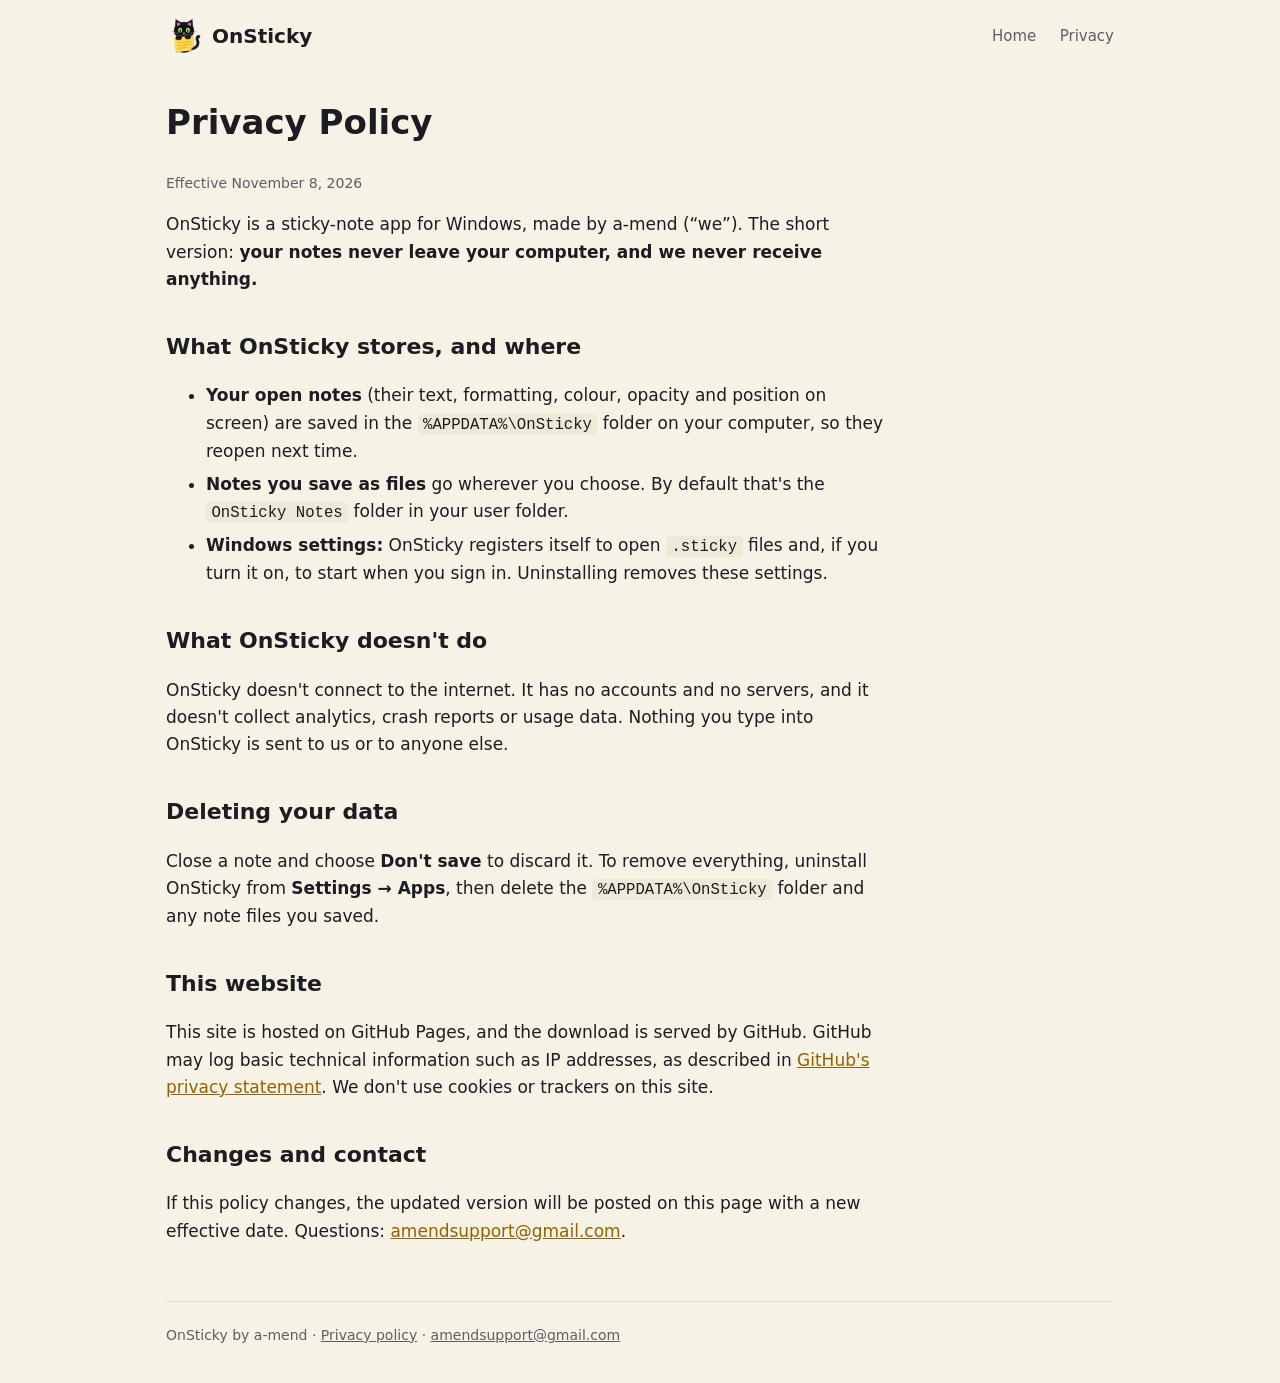
==== privacy.html @ d86b61cf "OnSticky website: homepage, privacy policy and screenshots Co-Authored-By: Claude Opus 5.5 <noreply@" ====
<!doctype html>
<html lang="en">
<head>
  <meta charset="utf-8">
  <meta name="viewport" content="width=device-width, initial-scale=1">
  <title>OnSticky Privacy Policy</title>
  <meta name="description" content="How the OnSticky desktop app handles your data: it stays on your computer.">
  <link rel="icon" href="assets/favicon.png">
  <link rel="stylesheet" href="style.css">
</head>
<body>
  <div class="wrap">
    <header class="top">
      <a class="brand" href="./"><img src="assets/icon-120.png" alt="">OnSticky</a>
      <nav>
        <a href="./">Home</a>
        <a href="privacy.html">Privacy</a>
      </nav>
    </header>

    <main class="prose">
      <h1>Privacy Policy</h1>
      <p class="small">Effective November 8, 2026</p>

      <p>OnSticky is a sticky-note app for Windows, made by a-mend (“we”). The short version: <b>your notes never leave your computer, and we never receive anything.</b></p>

      <h2>What OnSticky stores, and where</h2>
      <ul>
        <li><b>Your open notes</b> (their text, formatting, colour, opacity and position on screen) are saved in the <code>%APPDATA%\OnSticky</code> folder on your computer, so they reopen next time.</li>
        <li><b>Notes you save as files</b> go wherever you choose. By default that's the <code>OnSticky Notes</code> folder in your user folder.</li>
        <li><b>Windows settings:</b> OnSticky registers itself to open <code>.sticky</code> files and, if you turn it on, to start when you sign in. Uninstalling removes these settings.</li>
      </ul>

      <h2>What OnSticky doesn't do</h2>
      <p>OnSticky doesn't connect to the internet. It has no accounts and no servers, and it doesn't collect analytics, crash reports or usage data. Nothing you type into OnSticky is sent to us or to anyone else.</p>

      <h2>Deleting your data</h2>
      <p>Close a note and choose <b>Don't save</b> to discard it. To remove everything, uninstall OnSticky from <b>Settings → Apps</b>, then delete the <code>%APPDATA%\OnSticky</code> folder and any note files you saved.</p>

      <h2>This website</h2>
      <p>This site is hosted on GitHub Pages, and the download is served by GitHub. GitHub may log basic technical information such as IP addresses, as described in <a href="https://docs.github.com/en/site-policy/privacy-policies/github-general-privacy-statement">GitHub's privacy statement</a>. We don't use cookies or trackers on this site.</p>

      <h2>Changes and contact</h2>
      <p>If this policy changes, the updated version will be posted on this page with a new effective date. Questions: <a href="mailto:amendsupport@gmail.com">amendsupport@gmail.com</a>.</p>
    </main>

    <footer>
      OnSticky by a-mend · <a href="privacy.html">Privacy policy</a> · <a href="mailto:amendsupport@gmail.com">amendsupport@gmail.com</a>
    </footer>
  </div>
</body>
</html>
---- style.css ----
:root {
  --bg: #f6f2e6;
  --card: #ffffff;
  --text: #1c1c22;
  --muted: #5d5e68;
  --line: #e4ddca;
  --accent: #946200;          /* links: dark amber, readable on cream */
  --btn: #ffd84d;             /* sticky-note yellow */
  --btn-text: #1c1c22;
  --code: #efe9d8;
}
@media (prefers-color-scheme: dark) {
  :root {
    --bg: #17171c;
    --card: #202027;
    --text: #ececf1;
    --muted: #a2a3ae;
    --line: #30303a;
    --accent: #ffd84d;
    --btn: #ffd84d;
    --btn-text: #17171c;
    --code: #2b2b33;
  }
}

* { box-sizing: border-box; }
html { -webkit-text-size-adjust: 100%; }
body {
  margin: 0;
  background: var(--bg);
  color: var(--text);
  font: 17px/1.6 system-ui, -apple-system, "Segoe UI", Roboto, sans-serif;
}
a { color: var(--accent); }
img { max-width: 100%; height: auto; display: block; }
code { overflow-wrap: anywhere; background: var(--code); padding: .1em .35em; border-radius: 4px; font-size: .92em; }

.wrap { max-width: 980px; margin: 0 auto; padding: 0 16px; }

/* Top bar */
.top { display: flex; align-items: center; justify-content: space-between; padding: 18px 0; }
.brand { display: flex; align-items: center; gap: 10px; font-weight: 700; font-size: 20px;
         color: var(--text); text-decoration: none; }
.brand img { width: 36px; height: 36px; }
.top nav a { color: var(--muted); text-decoration: none; margin-left: 18px; font-size: 15px; }
.top nav a:hover { color: var(--text); }

/* Hero */
.hero { display: grid; grid-template-columns: minmax(0, 1fr) auto; gap: 32px; align-items: center; padding: 40px 0 28px; }
.hero h1 { font-size: clamp(32px, 5vw, 48px); line-height: 1.1; margin: 0 0 14px; letter-spacing: -0.02em; }
.hero p { font-size: 19px; color: var(--muted); margin: 0 0 24px; max-width: 34em; }
.hero .logo { width: 190px; }
.btn { display: inline-block; background: var(--btn); color: var(--btn-text); font-weight: 650;
       padding: 12px 22px; border-radius: 10px; text-decoration: none;
       box-shadow: 0 2px 0 rgba(0,0,0,.18), 0 6px 18px rgba(255,200,40,.28); }
.btn:hover { filter: brightness(1.05); }
.small { font-size: 14px; color: var(--muted); margin-top: 10px; }

.shot { border-radius: 12px; border: 1px solid var(--line); box-shadow: 0 12px 40px rgba(0,0,0,.18); margin: 12px 0 48px; }
.shot.themes { margin-top: 0; }

/* Features */
.features { display: grid; grid-template-columns: repeat(auto-fit, minmax(260px, 1fr)); gap: 16px; margin-bottom: 48px; }
.card { background: var(--card); border: 1px solid var(--line); border-radius: 12px; padding: 20px; }
.card h3 { margin: 0 0 6px; font-size: 17px; }
.card p { margin: 0; color: var(--muted); font-size: 15.5px; }

section h2 { font-size: 26px; margin: 0 0 12px; }
.lead { font-size: 17px; color: var(--muted); max-width: 44em; margin: 0 0 20px; }
.prose { max-width: 720px; }
.prose h2 { margin-top: 36px; font-size: 22px; }
.prose li { margin-bottom: 6px; }

/* Shortcuts table */
.keys { border-collapse: collapse; width: 100%; background: var(--card); border: 1px solid var(--line); border-radius: 12px; overflow: hidden; }
.keys td { padding: 10px 16px; border-bottom: 1px solid var(--line); font-size: 15.5px; }
.keys tr:last-child td { border-bottom: 0; }
.keys td:first-child { white-space: nowrap; width: 1%; }
.keys td:last-child { color: var(--muted); }
kbd { font: 600 13px/1 system-ui, "Segoe UI", sans-serif; background: var(--code); border: 1px solid var(--line);
      border-bottom-width: 2px; border-radius: 5px; padding: 3px 6px; }

footer { border-top: 1px solid var(--line); margin-top: 56px; padding: 22px 0 40px; color: var(--muted); font-size: 14px; }
footer a { color: var(--muted); }

@media (max-width: 640px) {
  .hero { grid-template-columns: minmax(0, 1fr); padding-top: 16px; }
  .top { flex-wrap: wrap; gap: 6px; }
  .top nav a:first-child { margin-left: 0; }
  .hero .logo { width: 110px; order: -1; }
  .top nav a { margin-left: 12px; }
  .keys td { padding: 8px 10px; }
  .keys td:first-child { white-space: normal; }
}
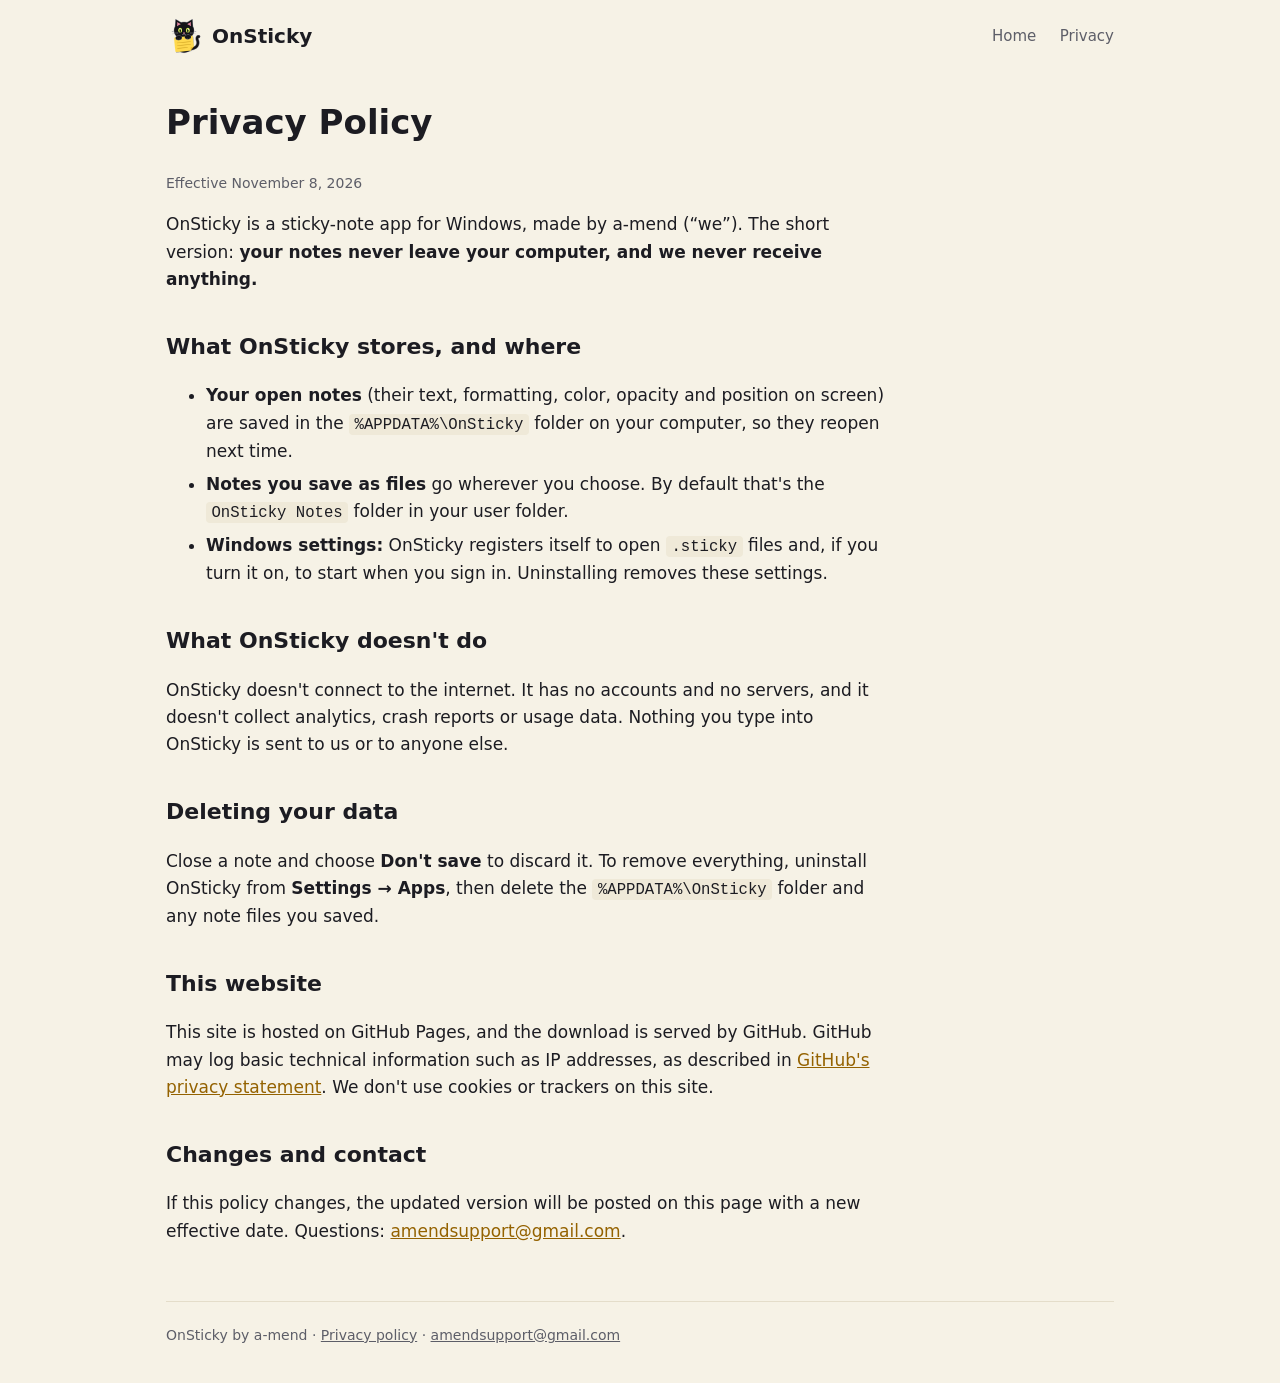
==== commit 9c7049f5: "Use American spelling: colour -> color Co-Authored-By: Claude Opus 5.5 <noreply@anthropic.com>" ====
--- a/privacy.html
+++ b/privacy.html
@@ -26,7 +26,7 @@
 
       <h2>What OnSticky stores, and where</h2>
       <ul>
-        <li><b>Your open notes</b> (their text, formatting, colour, opacity and position on screen) are saved in the <code>%APPDATA%\OnSticky</code> folder on your computer, so they reopen next time.</li>
+        <li><b>Your open notes</b> (their text, formatting, color, opacity and position on screen) are saved in the <code>%APPDATA%\OnSticky</code> folder on your computer, so they reopen next time.</li>
         <li><b>Notes you save as files</b> go wherever you choose. By default that's the <code>OnSticky Notes</code> folder in your user folder.</li>
         <li><b>Windows settings:</b> OnSticky registers itself to open <code>.sticky</code> files and, if you turn it on, to start when you sign in. Uninstalling removes these settings.</li>
       </ul>
